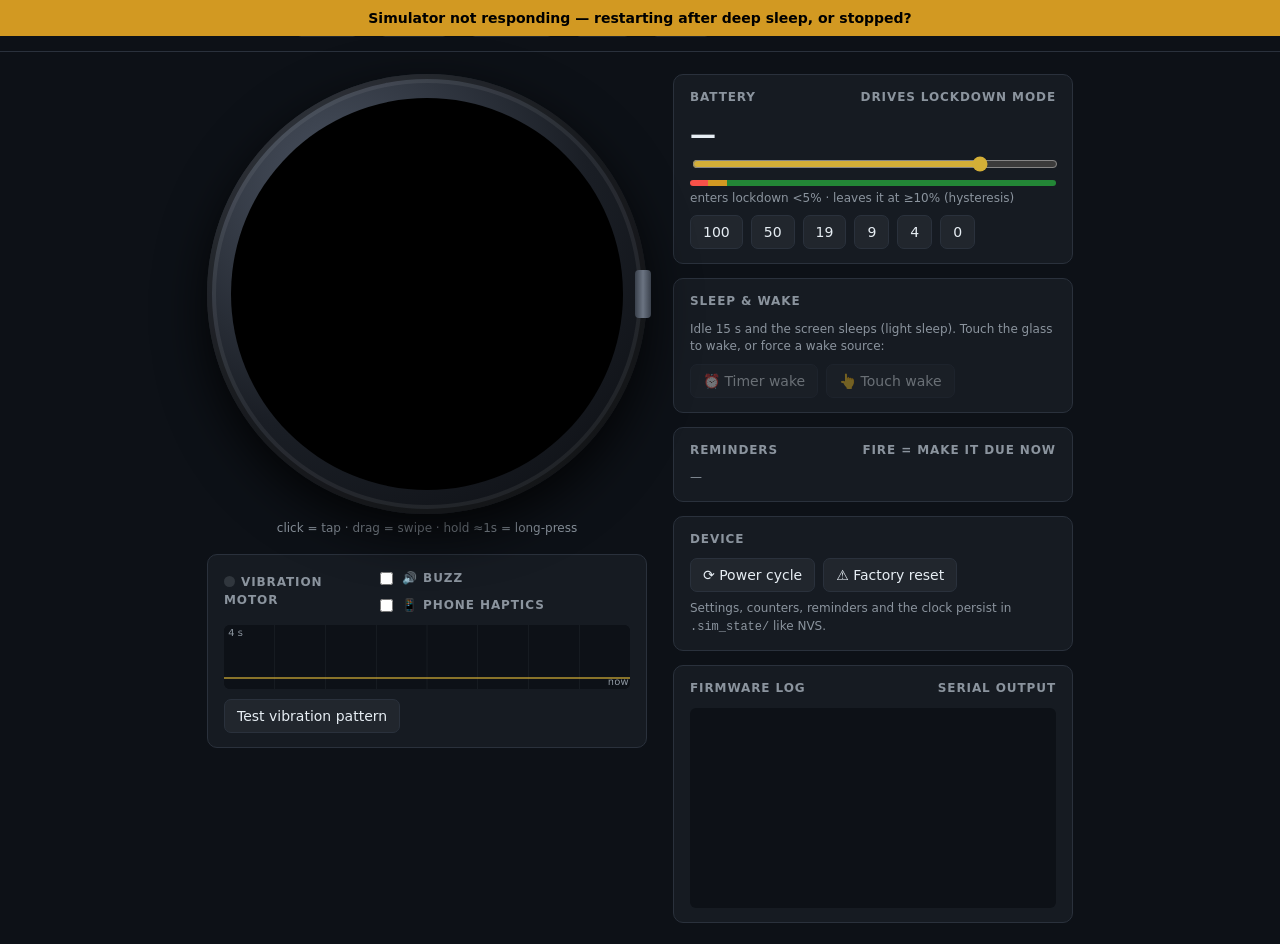
==== sim/web/index.html @ c4949536 "Add desktop simulator + README screenshots Run the real UI on a computer without flashing: `./sim/ru" ====
<!doctype html>
<html lang="en">
<head>
<meta charset="utf-8">
<meta name="viewport" content="width=device-width, initial-scale=1">
<title>Tasbeeh Watch Simulator</title>
<style>
  :root { --bg:#0d1117; --card:#161b22; --line:#2a313c; --txt:#e6edf3; --dim:#8b949e; --gold:#d4af37; --ok:#3fb950; --warn:#d29922; --bad:#f85149; }
  * { box-sizing: border-box; }
  body { margin:0; background:var(--bg); color:var(--txt); font:14px/1.45 system-ui,-apple-system,Segoe UI,sans-serif; }
  header { display:flex; align-items:center; gap:14px; padding:14px 22px; border-bottom:1px solid var(--line); flex-wrap:wrap; }
  header h1 { font-size:16px; margin:0; font-weight:600; letter-spacing:.3px; }
  header h1 span { color:var(--gold); }
  .chip { padding:3px 10px; border-radius:99px; background:#21262d; color:var(--dim); font-size:12px; white-space:nowrap; }
  .chip b { color:var(--txt); font-weight:600; }
  .chip.awake b { color:var(--ok); } .chip.light b { color:var(--warn); } .chip.deep b { color:var(--bad); }
  main { display:flex; gap:26px; padding:22px; flex-wrap:wrap; justify-content:center; align-items:flex-start; }
  #stage { width:440px; }
  #watchWrap { position:relative; width:440px; height:440px; }
  .ring { position:absolute; inset:0; border-radius:50%; border:3px solid var(--gold); opacity:0; pointer-events:none; }
  .ring.go { animation: pulse .6s ease-out; }
  @keyframes pulse { from { opacity:.85; transform:scale(.86);} to { opacity:0; transform:scale(1.22);} }
  #watch { position:absolute; inset:0; border-radius:50%; will-change:transform;
           background:radial-gradient(circle at 30% 25%, #4a5260, #1a1e25 55%, #0a0c10);
           box-shadow:0 18px 50px #000c, inset 0 0 0 5px #0006, inset 0 0 0 9px #ffffff10; }
  #glass { position:absolute; left:30px; top:30px; width:380px; height:380px; border-radius:50%; overflow:hidden; background:#000;
           box-shadow:0 0 0 6px #000; touch-action:none; cursor:pointer; }
  #screen { width:100%; height:100%; image-rendering:auto; display:block; }
  #dim { position:absolute; inset:0; background:#000; pointer-events:none; transition:opacity .12s; }
  #sleepTag { position:absolute; inset:0; display:flex; align-items:center; justify-content:center; font-size:15px; color:#ffffff44; pointer-events:none; text-align:center; }
  #crown { position:absolute; right:-4px; top:196px; width:16px; height:48px; border-radius:4px; background:linear-gradient(90deg,#3a414c,#6b7482,#3a414c); }
  #hint { text-align:center; color:var(--dim); font-size:12px; margin-top:6px; }
  #motorCard { margin-top:16px; }
  .card { background:var(--card); border:1px solid var(--line); border-radius:10px; padding:14px 16px; }
  .card h2 { margin:0 0 10px; font-size:12px; text-transform:uppercase; letter-spacing:.9px; color:var(--dim); font-weight:600; display:flex; justify-content:space-between; align-items:center; }
  #led { width:11px; height:11px; border-radius:50%; background:#30363d; display:inline-block; margin-right:6px; vertical-align:-1px; }
  #led.on { background:var(--gold); box-shadow:0 0 10px var(--gold); }
  #trace { width:100%; height:64px; display:block; background:#0d1117; border-radius:6px; }
  #panel { width:400px; display:flex; flex-direction:column; gap:14px; }
  .row { display:flex; gap:8px; flex-wrap:wrap; align-items:center; }
  button { background:#21262d; color:var(--txt); border:1px solid var(--line); border-radius:7px; padding:6px 12px; font:inherit; cursor:pointer; }
  button:hover:not(:disabled) { border-color:#8b949e; background:#292f38; }
  button:disabled { opacity:.4; cursor:default; }
  button.danger:hover:not(:disabled) { border-color:var(--bad); }
  input[type=range] { width:100%; accent-color:var(--gold); }
  .zones { display:flex; height:6px; border-radius:3px; overflow:hidden; margin:2px 0 4px; }
  .zones i { display:block; height:100%; }
  .big { font-size:26px; font-weight:600; font-variant-numeric:tabular-nums; }
  .sub { color:var(--dim); font-size:12px; }
  .rem { display:flex; justify-content:space-between; align-items:center; gap:8px; padding:5px 0; border-top:1px solid var(--line); }
  .rem:first-of-type { border-top:none; }
  .rem .l { direction:rtl; font-size:15px; } .rem .t { color:var(--dim); font-variant-numeric:tabular-nums; }
  #log { height:200px; overflow:auto; font:11.5px/1.5 ui-monospace,SFMono-Regular,Menlo,monospace; background:#0d1117; border-radius:6px; padding:8px; white-space:pre-wrap; word-break:break-all; }
  #log .m { color:var(--gold); } #log .s { color:#79c0ff; } #log .b { color:#a5d6a7; } #log .e { color:var(--bad); }
  #banner { display:none; position:fixed; left:0; right:0; top:0; padding:8px; text-align:center; background:var(--warn); color:#000; font-weight:600; z-index:9; }
  label.tg { display:flex; gap:6px; align-items:center; color:var(--dim); font-size:12px; cursor:pointer; }
</style>
</head>
<body>
<div id="banner">Simulator not responding — restarting after deep sleep, or stopped?</div>
<header>
  <h1><span>◐</span> Tasbeeh Watch Simulator</h1>
  <span class="chip" id="cMode">mode <b>—</b></span>
  <span class="chip" id="cScreen">screen <b>—</b></span>
  <span class="chip" id="cBl">backlight <b>—</b></span>
  <span class="chip" id="cBoot">boot <b>—</b></span>
  <span class="chip" id="cTime">clock <b>—</b></span>
</header>
<main>
  <section id="stage">
    <div id="watchWrap">
      <div class="ring" id="r1"></div><div class="ring" id="r2"></div>
      <div id="watch">
        <div id="crown"></div>
        <div id="glass">
          <canvas id="screen" width="240" height="240"></canvas>
          <div id="dim"></div>
          <div id="sleepTag"></div>
        </div>
      </div>
    </div>
    <div id="hint">click = tap · drag = swipe · hold ≈1s = long-press</div>

    <div class="card" id="motorCard">
      <h2><span><span id="led"></span>Vibration motor <span id="motorPin" class="sub"></span></span>
        <span class="row">
          <label class="tg"><input type="checkbox" id="snd"> 🔊 buzz</label>
          <label class="tg"><input type="checkbox" id="hap"> 📱 phone haptics</label>
        </span></h2>
      <canvas id="trace" width="800" height="128"></canvas>
      <div class="row" style="margin-top:10px">
        <button id="bBuzz">Test vibration pattern</button>
        <span class="sub" id="vibNote"></span>
      </div>
    </div>
  </section>

  <section id="panel">
    <div class="card">
      <h2>Battery <span class="sub">drives lockdown mode</span></h2>
      <div class="row" style="justify-content:space-between"><span class="big" id="batVal">—</span><span class="sub" id="batZone"></span></div>
      <input type="range" id="bat" min="0" max="100" value="80">
      <div class="zones"><i style="width:5%;background:var(--bad)"></i><i style="width:5%;background:var(--warn)"></i><i style="width:90%;background:#238636"></i></div>
      <div class="sub">enters lockdown &lt;5% · leaves it at ≥10% (hysteresis)</div>
      <div class="row" style="margin-top:8px">
        <button data-bat="100">100</button><button data-bat="50">50</button><button data-bat="19">19</button>
        <button data-bat="9">9</button><button data-bat="4">4</button><button data-bat="0">0</button>
      </div>
    </div>

    <div class="card">
      <h2>Sleep &amp; wake</h2>
      <div class="sub" style="margin-bottom:8px">Idle 15 s and the screen sleeps (light sleep). Touch the glass to wake, or force a wake source:</div>
      <div class="row">
        <button id="bTimer" disabled>⏰ Timer wake</button>
        <button id="bTouch" disabled>👆 Touch wake</button>
      </div>
    </div>

    <div class="card">
      <h2>Reminders <span class="sub">fire = make it due now</span></h2>
      <div id="rems" class="sub">—</div>
    </div>

    <div class="card">
      <h2>Device</h2>
      <div class="row">
        <button id="bReboot" class="danger">⟳ Power cycle</button>
        <button id="bFactory" class="danger">⚠ Factory reset</button>
      </div>
      <div class="sub" style="margin-top:8px">Settings, counters, reminders and the clock persist in <code>.sim_state/</code> like NVS.</div>
    </div>

    <div class="card">
      <h2>Firmware log <span class="sub">Serial output</span></h2>
      <div id="log"></div>
    </div>
  </section>
</main>

<script>
const $ = id => document.getElementById(id);
const ctx = $('screen').getContext('2d');
const img = ctx.createImageData(240, 240);
let frame = 0, boot = -1, edgeSeq = 0, logSeq = 0, S = null, tState = 0, remsKey = '';
const edges = [];          // [seq, simMs, level]
let motor = 0, connected = true, primed = false;   // primed: don't replay stored motor edges as new buzzes on page load

// ── frame stream ────────────────────────────────────────
function draw(buf) {
  const v = new Uint16Array(buf), d = img.data;
  for (let i = 0; i < 57600; i++) {
    const p = v[i], r = (p >> 11) & 31, g = (p >> 5) & 63, b = p & 31;
    d[i*4] = (r << 3) | (r >> 2); d[i*4+1] = (g << 2) | (g >> 4); d[i*4+2] = (b << 3) | (b >> 2); d[i*4+3] = 255;
  }
  ctx.putImageData(img, 0, 0);
}
(async function frameLoop() {
  for (;;) {
    try {
      const r = await fetch('/frame?since=' + frame);
      if (r.status === 200) { frame = +r.headers.get('X-Frame'); draw(await r.arrayBuffer()); }
    } catch (e) { await new Promise(r => setTimeout(r, 300)); }
    await new Promise(r => setTimeout(r, 22));
  }
})();

// ── state stream ────────────────────────────────────────
function brightness(s) {
  if (s.slpin || s.dispoff || s.bl <= 0) return 0;
  return Math.min(1, 0.5 + 0.5 * Math.sqrt(s.bl / 70));   // normal duty (70) = full; lockdown (8) visibly dimmer
}
function classifyLog(l) { return l.startsWith('[MOTOR') ? 'm' : l.startsWith('[SIM') ? 's' : /^\[(BATT|LOCKDOWN|BOOT|WAKE)/.test(l) ? 'b' : /fail|error|FATAL/i.test(l) ? 'e' : ''; }
async function poll() {
  try {
    const r = await fetch(`/state?edges=${edgeSeq}&log=${logSeq}`);
    S = await r.json(); tState = performance.now();
    if (!connected) { connected = true; $('banner').style.display = 'none'; }
    if (S.boot !== boot) { boot = S.boot; primed = false; frame = 0; edgeSeq = 0; logSeq = 0; edges.length = 0; S = await (await fetch('/state?edges=0&log=0')).json(); }
    render(S);
  } catch (e) { if (connected) { connected = false; setTimeout(() => { if (!connected) $('banner').style.display = 'block'; }, 900); } }
  setTimeout(poll, 40);
}
function render(s) {
  const mode = s.mode;
  $('cMode').className = 'chip ' + mode; $('cMode').innerHTML = 'mode <b>' + ({awake:'awake', light:'light sleep', deep:'DEEP SLEEP'}[mode]) + '</b>';
  $('cScreen').innerHTML = 'screen <b>' + s.screen + '</b>';
  $('cBl').innerHTML = 'backlight <b>' + Math.round(s.bl / 2.55) + '%</b>';
  $('cBoot').innerHTML = 'boot <b>#' + s.boot + (s.fromDeep ? ' (deep-sleep wake)' : '') + '</b>';
  $('cTime').innerHTML = 'clock <b>' + s.time + '</b>';
  const b = brightness(s);
  $('dim').style.opacity = 1 - b;
  $('sleepTag').textContent = mode === 'deep' ? '💤 deep sleep — touch to reboot' : (b === 0 ? '💤 screen off — touch to wake' : '');
  $('bTimer').disabled = $('bTouch').disabled = mode === 'awake';
  $('bat').value = s.battery; $('batVal').textContent = s.battery + '%';
  $('batZone').textContent = s.battery < 5 ? '🔒 lockdown' : s.battery < 10 ? 'lockdown (until ≥10%)' : s.battery < 20 ? 'low' : 'normal';
  $('motorPin').textContent = s.motor.pin >= 0 ? '(GPIO' + s.motor.pin + ')' : '(no motor configured — set VIBRATOR_ENABLED)';
  $('vibNote').textContent = s.vibEnabled ? '' : '"Vibration" switch is OFF in Notifications — pattern is suppressed';
  // reminders
  const key = JSON.stringify(s.reminders);
  if (key !== remsKey) {
    remsKey = key;
    $('rems').innerHTML = s.reminders.map(r => `<div class="rem"><span class="l">${r.label}</span><span class="t">${String(r.h).padStart(2,'0')}:${String(r.m).padStart(2,'0')} ${r.on ? '● on' : '○ off'}</span><button data-fire="${r.i}">Fire</button></div>`).join('');
  }
  // motor edges
  for (const e of s.edges) { edges.push(e); edgeSeq = Math.max(edgeSeq, e[0]); if (primed) onMotor(e[2]); }
  primed = true;
  while (edges.length > 40) edges.shift();
  // log
  if (s.log.lines.length) {
    const el = $('log'), stick = el.scrollTop + el.clientHeight >= el.scrollHeight - 8;
    for (const l of s.log.lines) { const d = document.createElement('div'); d.className = classifyLog(l); d.textContent = l; el.appendChild(d); }
    while (el.children.length > 500) el.removeChild(el.firstChild);
    if (stick) el.scrollTop = el.scrollHeight;
  }
  logSeq = s.log.seq;
  motor = s.motor.level;
}
poll();

// ── touch ───────────────────────────────────────────────
const glass = $('glass'); let down = false, lastSend = 0;
function pos(ev) { const r = glass.getBoundingClientRect(); return [Math.max(0, Math.min(239, Math.round((ev.clientX - r.left) * 240 / r.width))), Math.max(0, Math.min(239, Math.round((ev.clientY - r.top) * 240 / r.height)))]; }
function sendTouch(ev, d) { const [x, y] = pos(ev); fetch(`/touch?x=${x}&y=${y}&d=${d}`).catch(() => {}); }
glass.addEventListener('pointerdown', ev => { down = true; glass.setPointerCapture(ev.pointerId); sendTouch(ev, 1); ev.preventDefault(); });
glass.addEventListener('pointermove', ev => { if (!down) return; const n = performance.now(); if (n - lastSend < 16) return; lastSend = n; sendTouch(ev, 1); });
const up = ev => { if (!down) return; down = false; sendTouch(ev, 0); };
glass.addEventListener('pointerup', up); glass.addEventListener('pointercancel', up);

// ── controls ────────────────────────────────────────────
const ctl = q => fetch('/ctl?' + q).catch(() => {});
$('bat').addEventListener('input', e => ctl('battery=' + e.target.value));
document.querySelectorAll('[data-bat]').forEach(b => b.onclick = () => ctl('battery=' + b.dataset.bat));
$('bTimer').onclick = () => ctl('wake=timer'); $('bTouch').onclick = () => ctl('wake=touch');
$('bBuzz').onclick = () => ctl('buzz=1');
$('bReboot').onclick = () => ctl('reboot=1');
$('bFactory').onclick = () => confirm('Erase saved settings, counters and reminders?') && ctl('factory=1');
$('rems').addEventListener('click', e => { if (e.target.dataset.fire !== undefined) ctl('fire=' + e.target.dataset.fire); });

// ── haptics: shake + rings + trace + sound + phone vibration ──
let ac = null, osc = null, gain = null;
function onMotor(level) {
  $('led').classList.toggle('on', !!level);
  if (level) {
    const r = $(Math.random() < .5 ? 'r1' : 'r2'); r.classList.remove('go'); void r.offsetWidth; r.classList.add('go');
    if ($('hap').checked && navigator.vibrate) navigator.vibrate(110);
  }
  if ($('snd').checked) {
    if (!ac) { ac = new AudioContext(); gain = ac.createGain(); gain.gain.value = 0; osc = ac.createOscillator(); osc.type = 'sawtooth'; osc.frequency.value = 82; osc.connect(gain).connect(ac.destination); osc.start(); }
    gain.gain.setTargetAtTime(level ? 0.12 : 0, ac.currentTime, 0.008);
  }
}
$('snd').addEventListener('change', () => { if ($('snd').checked && ac) ac.resume(); });
const watch = $('watch');
const tr = $('trace'), tc = tr.getContext('2d');
function simNow() { return S ? S.t + (performance.now() - tState) : 0; }
(function anim() {
  if (motor) { watch.style.transform = `translate(${(Math.random()-.5)*7}px,${(Math.random()-.5)*7}px) rotate(${(Math.random()-.5)*1.4}deg)`; }
  else watch.style.transform = '';
  // motor pin trace — like a logic-analyser capture of the last 4 s
  const W = tr.width, H = tr.height, span = 4000, now = simNow();
  tc.fillStyle = '#0d1117'; tc.fillRect(0, 0, W, H);
  tc.strokeStyle = '#21262d'; tc.lineWidth = 1;
  for (let i = 1; i < 8; i++) { const x = W - (i * 500 / span) * W; tc.beginPath(); tc.moveTo(x, 0); tc.lineTo(x, H); tc.stroke(); }
  const X = t => W - ((now - t) / span) * W, hi = 22, lo = H - 22;
  let level = 0, t0 = now - span;
  const list = edges.filter(e => e[1] >= now - span * 1.5);
  const pre = edges.filter(e => e[1] < now - span).pop(); if (pre) level = pre[2];
  tc.beginPath(); tc.lineWidth = 2.5; tc.strokeStyle = '#d4af37';
  let x = 0, y = level ? hi : lo; tc.moveTo(x, y);
  for (const e of list) { if (e[1] < now - span) continue; x = X(e[1]); tc.lineTo(x, y); y = e[2] ? hi : lo; tc.lineTo(x, y); }
  tc.lineTo(W, motor ? hi : lo); tc.stroke();
  if (motor) { tc.fillStyle = '#d4af3722'; tc.fillRect(0, 0, W, H); }
  tc.fillStyle = '#8b949e'; tc.font = '20px system-ui'; tc.fillText('4 s', 8, 22); tc.fillText('now', W - 44, H - 8);
  requestAnimationFrame(anim);
})();
</script>
</body>
</html>
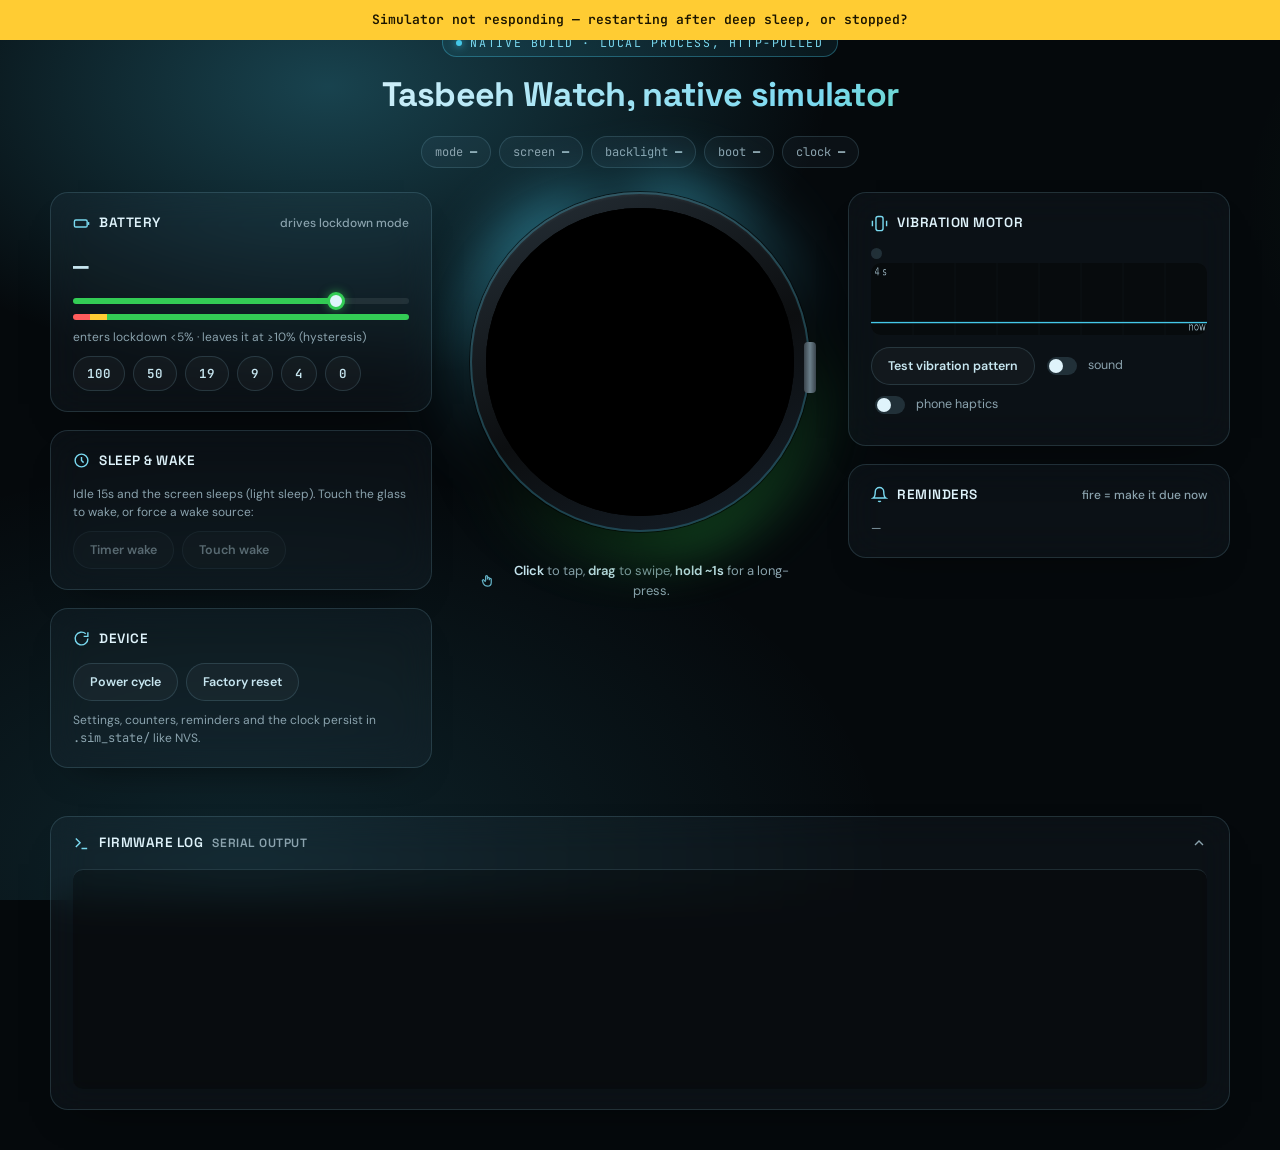
==== commit d9214040: "Fix layout centering, add sleep/touch affordances, restyle native sim Browser build (docs/): - Fixed" ====
--- a/sim/web/index.html
+++ b/sim/web/index.html
@@ -3,72 +3,260 @@
 <head>
 <meta charset="utf-8">
 <meta name="viewport" content="width=device-width, initial-scale=1">
-<title>Tasbeeh Watch Simulator</title>
+<title>Tasbeeh Watch — Native Simulator</title>
+<link rel="preconnect" href="https://fonts.googleapis.com">
+<link rel="preconnect" href="https://fonts.gstatic.com" crossorigin>
+<link href="https://fonts.googleapis.com/css2?family=DM+Sans:wght@400;500;600;700&family=Space+Grotesk:wght@500;600;700&family=JetBrains+Mono:wght@400;500;600&display=swap" rel="stylesheet">
 <style>
-  :root { --bg:#0d1117; --card:#161b22; --line:#2a313c; --txt:#e6edf3; --dim:#8b949e; --gold:#d4af37; --ok:#3fb950; --warn:#d29922; --bad:#f85149; }
-  * { box-sizing: border-box; }
-  body { margin:0; background:var(--bg); color:var(--txt); font:14px/1.45 system-ui,-apple-system,Segoe UI,sans-serif; }
-  header { display:flex; align-items:center; gap:14px; padding:14px 22px; border-bottom:1px solid var(--line); flex-wrap:wrap; }
-  header h1 { font-size:16px; margin:0; font-weight:600; letter-spacing:.3px; }
-  header h1 span { color:var(--gold); }
-  .chip { padding:3px 10px; border-radius:99px; background:#21262d; color:var(--dim); font-size:12px; white-space:nowrap; }
-  .chip b { color:var(--txt); font-weight:600; }
-  .chip.awake b { color:var(--ok); } .chip.light b { color:var(--warn); } .chip.deep b { color:var(--bad); }
-  main { display:flex; gap:26px; padding:22px; flex-wrap:wrap; justify-content:center; align-items:flex-start; }
-  #stage { width:440px; }
-  #watchWrap { position:relative; width:440px; height:440px; }
-  .ring { position:absolute; inset:0; border-radius:50%; border:3px solid var(--gold); opacity:0; pointer-events:none; }
-  .ring.go { animation: pulse .6s ease-out; }
-  @keyframes pulse { from { opacity:.85; transform:scale(.86);} to { opacity:0; transform:scale(1.22);} }
-  #watch { position:absolute; inset:0; border-radius:50%; will-change:transform;
-           background:radial-gradient(circle at 30% 25%, #4a5260, #1a1e25 55%, #0a0c10);
-           box-shadow:0 18px 50px #000c, inset 0 0 0 5px #0006, inset 0 0 0 9px #ffffff10; }
-  #glass { position:absolute; left:30px; top:30px; width:380px; height:380px; border-radius:50%; overflow:hidden; background:#000;
-           box-shadow:0 0 0 6px #000; touch-action:none; cursor:pointer; }
-  #screen { width:100%; height:100%; image-rendering:auto; display:block; }
-  #dim { position:absolute; inset:0; background:#000; pointer-events:none; transition:opacity .12s; }
-  #sleepTag { position:absolute; inset:0; display:flex; align-items:center; justify-content:center; font-size:15px; color:#ffffff44; pointer-events:none; text-align:center; }
-  #crown { position:absolute; right:-4px; top:196px; width:16px; height:48px; border-radius:4px; background:linear-gradient(90deg,#3a414c,#6b7482,#3a414c); }
-  #hint { text-align:center; color:var(--dim); font-size:12px; margin-top:6px; }
-  #motorCard { margin-top:16px; }
-  .card { background:var(--card); border:1px solid var(--line); border-radius:10px; padding:14px 16px; }
-  .card h2 { margin:0 0 10px; font-size:12px; text-transform:uppercase; letter-spacing:.9px; color:var(--dim); font-weight:600; display:flex; justify-content:space-between; align-items:center; }
-  #led { width:11px; height:11px; border-radius:50%; background:#30363d; display:inline-block; margin-right:6px; vertical-align:-1px; }
-  #led.on { background:var(--gold); box-shadow:0 0 10px var(--gold); }
-  #trace { width:100%; height:64px; display:block; background:#0d1117; border-radius:6px; }
-  #panel { width:400px; display:flex; flex-direction:column; gap:14px; }
-  .row { display:flex; gap:8px; flex-wrap:wrap; align-items:center; }
-  button { background:#21262d; color:var(--txt); border:1px solid var(--line); border-radius:7px; padding:6px 12px; font:inherit; cursor:pointer; }
-  button:hover:not(:disabled) { border-color:#8b949e; background:#292f38; }
-  button:disabled { opacity:.4; cursor:default; }
-  button.danger:hover:not(:disabled) { border-color:var(--bad); }
-  input[type=range] { width:100%; accent-color:var(--gold); }
-  .zones { display:flex; height:6px; border-radius:3px; overflow:hidden; margin:2px 0 4px; }
-  .zones i { display:block; height:100%; }
-  .big { font-size:26px; font-weight:600; font-variant-numeric:tabular-nums; }
-  .sub { color:var(--dim); font-size:12px; }
-  .rem { display:flex; justify-content:space-between; align-items:center; gap:8px; padding:5px 0; border-top:1px solid var(--line); }
-  .rem:first-of-type { border-top:none; }
-  .rem .l { direction:rtl; font-size:15px; } .rem .t { color:var(--dim); font-variant-numeric:tabular-nums; }
-  #log { height:200px; overflow:auto; font:11.5px/1.5 ui-monospace,SFMono-Regular,Menlo,monospace; background:#0d1117; border-radius:6px; padding:8px; white-space:pre-wrap; word-break:break-all; }
-  #log .m { color:var(--gold); } #log .s { color:#79c0ff; } #log .b { color:#a5d6a7; } #log .e { color:var(--bad); }
-  #banner { display:none; position:fixed; left:0; right:0; top:0; padding:8px; text-align:center; background:var(--warn); color:#000; font-weight:600; z-index:9; }
-  label.tg { display:flex; gap:6px; align-items:center; color:var(--dim); font-size:12px; cursor:pointer; }
+/* Same design system as docs/style.css (dark glassmorphism, Space
+   Grotesk/DM Sans/JetBrains Mono) but with a cool cyan chrome accent
+   instead of the browser build's warm gold — the two pages should never
+   be mistakable for each other. State colors (yellow=light sleep,
+   red=deep sleep/danger, teal=on/success) stay the same in both: those
+   are semantic, not brand, and should mean the same thing everywhere. */
+:root {
+  --bg-0: #05090c;
+  --glass: rgba(150, 210, 235, 0.045);
+  --glass-strong: rgba(150, 210, 235, 0.09);
+  --glass-border: rgba(150, 210, 235, 0.16);
+  --ink: #dff3fb;
+  --ink-dim: #8ba3ae;
+  --cream: #c7e6f0;
+  --accent: #45c8e8;
+  --accent-soft: #7ad9f0;
+  --teal: #33cc55;
+  --yellow: #ffcc33;
+  --red: #ff5c5c;
+  --heading: "Space Grotesk", var(--sans);
+  --sans: "DM Sans", -apple-system, "Segoe UI", sans-serif;
+  --mono: "JetBrains Mono", ui-monospace, "SF Mono", Consolas, monospace;
+  --radius: 18px;
+}
+* { box-sizing: border-box; }
+html { background: var(--bg-0); }
+body {
+  margin: 0; min-height: 100vh; color: var(--cream); font-family: var(--sans); line-height: 1.5;
+  -webkit-font-smoothing: antialiased; overflow-x: hidden;
+  background-color: var(--bg-0);
+  background-image:
+    radial-gradient(36% 30% at 16% 6%, rgba(69, 200, 232, 0.30), transparent 68%),
+    radial-gradient(40% 36% at 88% 14%, rgba(51, 204, 85, 0.20), transparent 68%),
+    radial-gradient(45% 40% at 12% 60%, rgba(69, 200, 232, 0.14), transparent 70%),
+    radial-gradient(55% 48% at 55% 98%, rgba(69, 200, 232, 0.16), transparent 70%);
+  background-size: 160% 160%; background-attachment: fixed; background-position: 0% 0%;
+}
+@media (prefers-reduced-motion: no-preference) { body { animation: drift 30s ease-in-out infinite alternate; } }
+@keyframes drift { from { background-position: 0% 0%; } to { background-position: 18% 12%; } }
+a { color: var(--accent-soft); }
+:focus-visible { outline: 2px solid var(--accent-soft); outline-offset: 3px; border-radius: 4px; }
+code { font-family: var(--mono); }
+
+.wrap { max-width: 1220px; margin: 0 auto; padding: 0 20px; }
+
+#banner {
+  display: none; position: fixed; left: 0; right: 0; top: 0; z-index: 20;
+  padding: 10px; text-align: center; font-family: var(--mono); font-size: 13px; font-weight: 600;
+  background: var(--yellow); color: #1a1400;
+}
+
+/* ── header (a compact status bar, not a marketing hero -- this is a
+   dev tool) ─────────────────────────────────────────────────────── */
+header.top { text-align: center; padding: 28px 20px 16px; }
+header.top .eyebrow {
+  display: inline-flex; align-items: center; gap: 8px;
+  font-family: var(--mono); font-size: 11.5px; letter-spacing: .14em; text-transform: uppercase;
+  color: var(--accent-soft); margin: 0 0 12px; padding: 5px 13px;
+  border: 1px solid rgba(69, 200, 232, .35); border-radius: 999px; background: rgba(69, 200, 232, .08);
+}
+header.top .eyebrow .dot { width: 6px; height: 6px; border-radius: 50%; background: var(--accent); box-shadow: 0 0 8px var(--accent); }
+@media (prefers-reduced-motion: no-preference) { header.top .eyebrow .dot { animation: pulse-dot 2s ease-in-out infinite; } }
+@keyframes pulse-dot { 0%, 100% { opacity: 1; } 50% { opacity: .35; } }
+header.top h1 {
+  font-family: var(--heading); font-weight: 700; font-size: clamp(24px, 4.5vw, 34px); letter-spacing: -.02em;
+  margin: 0 0 16px;
+  background: linear-gradient(135deg, var(--ink) 20%, var(--accent-soft) 65%, var(--teal) 100%);
+  -webkit-background-clip: text; background-clip: text; color: transparent;
+}
+.status-row { display: flex; gap: 8px; justify-content: center; flex-wrap: wrap; font-family: var(--mono); font-size: 12px; }
+.chip { padding: 6px 13px; border-radius: 999px; background: var(--glass); border: 1px solid var(--glass-border); color: var(--ink-dim); white-space: nowrap; }
+.chip b { color: var(--cream); font-weight: 600; }
+.chip.light b { color: var(--yellow); } .chip.deep b { color: var(--red); }
+
+/* ── stage: watch centered, panels flanking (same pattern as the
+   browser build) -- equal-width panels, on purpose: unequal tracks
+   either break true centering or the two never line up with anything
+   else on the page. Learned that the hard way once already. ────── */
+main.stage {
+  display: grid; gap: 20px; padding: 8px 20px 48px;
+  grid-template-columns: 1fr; grid-template-areas: "watch" "left" "right";
+}
+@media (min-width: 700px) {
+  main.stage { grid-template-columns: 1fr 1fr; gap: 20px 24px; grid-template-areas: "watch watch" "left right"; }
+}
+@media (min-width: 1160px) {
+  main.stage {
+    grid-template-columns: minmax(340px, 1fr) minmax(320px, 360px) minmax(340px, 1fr);
+    align-items: start; gap: 28px; grid-template-areas: "left watch right";
+  }
+}
+.watch-col { grid-area: watch; display: flex; flex-direction: column; align-items: center; gap: 16px; }
+.panel-left { grid-area: left; } .panel-right { grid-area: right; }
+.panel { display: flex; flex-direction: column; gap: 18px; min-width: 0; width: 100%; }
+
+.watch-orbit { position: relative; width: 280px; height: 280px; display: flex; align-items: center; justify-content: center; margin: 0 auto; }
+@media (min-width: 480px) { .watch-orbit { width: 340px; height: 340px; } }
+.watch-orbit::before {
+  content: ""; position: absolute; inset: -6%; border-radius: 50%;
+  background: conic-gradient(from 0deg, var(--accent) 0%, transparent 22%, var(--teal) 45%, transparent 65%, var(--accent) 90%, transparent 100%);
+  filter: blur(28px); opacity: .55;
+}
+@media (prefers-reduced-motion: no-preference) { .watch-orbit::before { animation: spin 14s linear infinite; } }
+@keyframes spin { to { transform: rotate(360deg); } }
+
+.ring { position: absolute; inset: 8%; border-radius: 50%; border: 2px solid var(--accent-soft); box-shadow: 0 0 16px rgba(122, 217, 240, .5); opacity: 0; pointer-events: none; z-index: 2; }
+@media (prefers-reduced-motion: no-preference) { .ring.go { animation: pulse .7s cubic-bezier(.2,.7,.3,1); } }
+@keyframes pulse { from { opacity: .85; transform: scale(.9); } to { opacity: 0; transform: scale(1.5); } }
+
+#watch {
+  position: absolute; inset: 0; border-radius: 50%; will-change: transform;
+  background: linear-gradient(155deg, #263038, #0c0e10 55%, #16202a); padding: 16px;
+  box-shadow: 0 0 0 1px rgba(0,0,0,.6), 0 25px 60px -18px rgba(0,0,0,.8),
+              inset 0 0 0 2px rgba(69,200,232,.25), inset 0 2px 4px rgba(255,255,255,.08);
+}
+#crown { position: absolute; right: -6px; top: 44%; width: 12px; height: 15%; border-radius: 4px; background: linear-gradient(90deg,#3a444c,#6b7f8a,#3a444c); }
+#glass {
+  position: relative; width: 100%; height: 100%; border-radius: 50%; overflow: hidden; background: #000;
+  box-shadow: inset 0 0 0 3px #050505; touch-action: none; cursor: pointer;
+}
+#screen { width: 100%; height: 100%; display: block; }
+#dim { position: absolute; inset: 0; background: #000; pointer-events: none; transition: opacity .12s; }
+#sleepTag {
+  position: absolute; inset: 0; display: flex; flex-direction: column; align-items: center; justify-content: center; gap: 8px;
+  text-align: center; pointer-events: none; font-family: var(--mono); font-size: 11px; letter-spacing: .04em; text-transform: uppercase;
+  color: var(--yellow); opacity: 0; transition: opacity .3s, color .3s;
+}
+#sleepTag.on { opacity: 1; }
+#sleepTag.deep { color: var(--red); }
+#sleepTag .cta { font-family: var(--sans); font-weight: 600; font-size: 12.5px; text-transform: none; letter-spacing: normal; }
+@media (prefers-reduced-motion: no-preference) { #sleepTag .cta { animation: tap-invite 1.8s ease-in-out infinite; } }
+@keyframes tap-invite { 0%, 100% { opacity: .55; } 50% { opacity: 1; } }
+
+.watch-hint { font-size: 13px; color: var(--ink-dim); text-align: center; max-width: 320px; display: flex; align-items: center; gap: 7px; justify-content: center; }
+.watch-hint svg { width: 15px; height: 15px; flex-shrink: 0; color: var(--accent-soft); opacity: .8; }
+.watch-hint b { color: var(--cream); font-weight: 600; }
+
+/* ── cards ─────────────────────────────────────────────────────── */
+.card {
+  background: var(--glass); border: 1px solid var(--glass-border); border-radius: var(--radius);
+  padding: 20px 22px; backdrop-filter: blur(18px); -webkit-backdrop-filter: blur(18px);
+  box-shadow: 0 20px 40px -28px rgba(0,0,0,.7); transition: border-color .2s;
+}
+.card:hover { border-color: rgba(150, 210, 235, .26); }
+.card h2 {
+  margin: 0 0 14px; display: flex; align-items: center; gap: 9px; flex-wrap: wrap;
+  font-family: var(--heading); font-size: 13.5px; letter-spacing: .04em; text-transform: uppercase;
+  color: var(--ink); font-weight: 600;
+}
+.card h2 svg { width: 17px; height: 17px; color: var(--accent-soft); flex-shrink: 0; }
+.card h2 .sub { margin-left: auto; text-transform: none; letter-spacing: normal; font-family: var(--sans); font-weight: 500; font-size: 12px; }
+.sub { color: var(--ink-dim); font-size: 12px; }
+
+.row { display: flex; gap: 8px; flex-wrap: wrap; align-items: center; }
+.big { font-family: var(--mono); font-size: 26px; font-weight: 600; font-variant-numeric: tabular-nums; color: var(--cream); }
+
+button {
+  font-family: var(--sans); font-weight: 600; font-size: 12.5px; padding: 10px 16px; min-height: 38px; border-radius: 999px;
+  border: 1px solid var(--glass-border); background: rgba(255,255,255,.03); color: var(--cream);
+  cursor: pointer; transition: border-color .15s, background .15s, transform .15s;
+}
+button:hover:not(:disabled) { border-color: var(--accent); background: rgba(69,200,232,.1); transform: translateY(-1px); }
+button:disabled { opacity: .4; cursor: default; transform: none; }
+button.danger:hover:not(:disabled) { border-color: var(--red); background: rgba(255,92,92,.1); color: #ffb3b3; }
+.presets button { padding: 8px 13px; min-height: 32px; font-family: var(--mono); }
+
+input[type=range] {
+  width: 100%; height: 6px; border-radius: 999px; appearance: none;
+  background: linear-gradient(90deg, var(--teal) 0%, var(--teal) var(--pct, 80%), rgba(255,255,255,.08) var(--pct, 80%));
+  outline-offset: 4px; margin: 10px 0 8px;
+}
+input[type=range]::-webkit-slider-thumb {
+  appearance: none; width: 18px; height: 18px; border-radius: 50%; background: var(--ink);
+  border: 3px solid var(--teal); box-shadow: 0 0 10px rgba(51,204,85,.6); cursor: pointer;
+}
+input[type=range]::-moz-range-thumb { width: 18px; height: 18px; border-radius: 50%; border: 3px solid var(--teal); background: var(--ink); box-shadow: 0 0 10px rgba(51,204,85,.6); cursor: pointer; }
+.zones { display: flex; height: 6px; border-radius: 3px; overflow: hidden; margin: 2px 0 8px; }
+.zones i { display: block; height: 100%; }
+
+/* Toggle switches for sound/haptics -- checkboxes under the hood */
+label.tg { display: inline-flex; align-items: center; gap: 8px; color: var(--ink-dim); font-size: 12.5px; cursor: pointer; }
+label.tg input[type=checkbox] {
+  appearance: none; width: 30px; height: 18px; border-radius: 999px; background: var(--glass-border);
+  border: none; cursor: pointer; position: relative; flex-shrink: 0; transition: background .15s;
+}
+label.tg input[type=checkbox]::before {
+  content: ""; position: absolute; top: 2px; left: 2px; width: 14px; height: 14px; border-radius: 50%;
+  background: var(--ink); transition: transform .15s;
+}
+label.tg input[type=checkbox]:checked { background: var(--accent); }
+label.tg input[type=checkbox]:checked::before { transform: translateX(12px); box-shadow: 0 0 6px rgba(69,200,232,.7); }
+
+#led { width: 11px; height: 11px; border-radius: 50%; background: var(--glass-border); display: inline-block; vertical-align: -1px; transition: background .08s, box-shadow .08s; }
+#led.on { background: var(--accent-soft); box-shadow: 0 0 12px var(--accent-soft); }
+#trace { width: 100%; height: 72px; display: block; border-radius: 10px; margin: 4px 0 12px; }
+
+.reminder-list-native { display: flex; flex-direction: column; gap: 8px; }
+.rem {
+  display: flex; justify-content: space-between; align-items: center; gap: 10px;
+  background: rgba(0,0,0,.18); border: 1px solid var(--glass-border); border-radius: 12px; padding: 10px 12px;
+  transition: border-color .15s, background .15s;
+}
+.rem:hover { border-color: rgba(150,210,235,.28); background: rgba(0,0,0,.28); }
+.rem .l { direction: rtl; font-size: 13.5px; flex: 1; min-width: 0; overflow: hidden; text-overflow: ellipsis; white-space: nowrap; }
+.rem .t { font-family: var(--mono); font-size: 12px; color: var(--ink-dim); white-space: nowrap; }
+.rem button { padding: 7px 13px; min-height: 30px; font-size: 11.5px; border-color: rgba(69,200,232,.35); background: rgba(69,200,232,.08); color: var(--accent-soft); }
+.rem button:hover { background: rgba(69,200,232,.2); }
+
+/* ── log: its own full-width collapsible section, same reasoning as
+   the browser build -- it's diagnostic output, not a control. ──── */
+.log-section { padding: 0 20px 40px; }
+.log-card { padding: 0; overflow: hidden; }
+.log-card summary {
+  list-style: none; cursor: pointer; user-select: none; display: flex; align-items: center; gap: 9px;
+  padding: 16px 22px; font-family: var(--heading); font-size: 13.5px; letter-spacing: .04em; text-transform: uppercase;
+  color: var(--ink); font-weight: 600;
+}
+.log-card summary::-webkit-details-marker { display: none; }
+.log-card summary svg:first-child { width: 17px; height: 17px; color: var(--accent-soft); flex-shrink: 0; }
+.log-card summary .chevron { width: 16px; height: 16px; margin-left: auto; color: var(--ink-dim); transition: transform .2s; }
+.log-card[open] summary .chevron { transform: rotate(180deg); }
+.log-card summary:hover { background: rgba(150, 210, 235, .04); }
+#log {
+  font-family: var(--mono); font-size: 11.5px; line-height: 1.65; color: var(--ink-dim);
+  background: rgba(0,0,0,.28); border-top: 1px solid var(--glass-border); margin: 0 22px 20px; border-radius: 10px;
+  padding: 14px 16px; height: 220px; overflow: auto; white-space: pre-wrap; word-break: break-all;
+}
+#log::-webkit-scrollbar { width: 8px; } #log::-webkit-scrollbar-thumb { background: var(--glass-border); border-radius: 8px; }
+#log .m { color: var(--accent-soft); } #log .s { color: #79c0ff; } #log .b { color: var(--teal); } #log .e { color: var(--red); }
 </style>
 </head>
 <body>
 <div id="banner">Simulator not responding — restarting after deep sleep, or stopped?</div>
-<header>
-  <h1><span>◐</span> Tasbeeh Watch Simulator</h1>
-  <span class="chip" id="cMode">mode <b>—</b></span>
-  <span class="chip" id="cScreen">screen <b>—</b></span>
-  <span class="chip" id="cBl">backlight <b>—</b></span>
-  <span class="chip" id="cBoot">boot <b>—</b></span>
-  <span class="chip" id="cTime">clock <b>—</b></span>
+
+<header class="top wrap">
+  <p class="eyebrow"><span class="dot"></span> Native build &middot; local process, HTTP-polled</p>
+  <h1>Tasbeeh Watch, native simulator</h1>
+  <nav class="status-row">
+    <span class="chip" id="cMode">mode <b>—</b></span>
+    <span class="chip" id="cScreen">screen <b>—</b></span>
+    <span class="chip" id="cBl">backlight <b>—</b></span>
+    <span class="chip" id="cBoot">boot <b>—</b></span>
+    <span class="chip" id="cTime">clock <b>—</b></span>
+  </nav>
 </header>
-<main>
-  <section id="stage">
-    <div id="watchWrap">
+
+<main class="stage wrap">
+  <div class="watch-col">
+    <div class="watch-orbit">
       <div class="ring" id="r1"></div><div class="ring" id="r2"></div>
       <div id="watch">
         <div id="crown"></div>
@@ -79,64 +267,89 @@
         </div>
       </div>
     </div>
-    <div id="hint">click = tap · drag = swipe · hold ≈1s = long-press</div>
-
-    <div class="card" id="motorCard">
-      <h2><span><span id="led"></span>Vibration motor <span id="motorPin" class="sub"></span></span>
-        <span class="row">
-          <label class="tg"><input type="checkbox" id="snd"> 🔊 buzz</label>
-          <label class="tg"><input type="checkbox" id="hap"> 📱 phone haptics</label>
-        </span></h2>
-      <canvas id="trace" width="800" height="128"></canvas>
-      <div class="row" style="margin-top:10px">
-        <button id="bBuzz">Test vibration pattern</button>
-        <span class="sub" id="vibNote"></span>
-      </div>
-    </div>
-  </section>
-
-  <section id="panel">
-    <div class="card">
-      <h2>Battery <span class="sub">drives lockdown mode</span></h2>
+    <p class="watch-hint">
+      <svg viewBox="0 0 24 24" fill="none" stroke="currentColor" stroke-width="2"><path d="M9 12.5V5.5a1.5 1.5 0 0 1 3 0v5M12 10.5v-2a1.5 1.5 0 0 1 3 0v3M15 11.5V10a1.5 1.5 0 0 1 3 0v5c0 3-2 6-6 6s-5.5-2-6.7-4.3L4 13a1.4 1.4 0 0 1 2.3-1.6L9 14"/></svg>
+      <span><b>Click</b> to tap, <b>drag</b> to swipe, <b>hold ~1s</b> for a long-press.</span>
+    </p>
+  </div>
+
+  <div class="panel panel-left">
+    <section class="card">
+      <h2>
+        <svg viewBox="0 0 24 24" fill="none" stroke="currentColor" stroke-width="2"><rect x="2" y="7" width="18" height="10" rx="2"/><path d="M22 10v4"/></svg>
+        Battery <span class="sub">drives lockdown mode</span>
+      </h2>
       <div class="row" style="justify-content:space-between"><span class="big" id="batVal">—</span><span class="sub" id="batZone"></span></div>
       <input type="range" id="bat" min="0" max="100" value="80">
-      <div class="zones"><i style="width:5%;background:var(--bad)"></i><i style="width:5%;background:var(--warn)"></i><i style="width:90%;background:#238636"></i></div>
-      <div class="sub">enters lockdown &lt;5% · leaves it at ≥10% (hysteresis)</div>
-      <div class="row" style="margin-top:8px">
+      <div class="zones"><i style="width:5%;background:var(--red)"></i><i style="width:5%;background:var(--yellow)"></i><i style="width:90%;background:var(--teal)"></i></div>
+      <div class="sub">enters lockdown &lt;5% &middot; leaves it at &ge;10% (hysteresis)</div>
+      <div class="row presets" style="margin-top:10px">
         <button data-bat="100">100</button><button data-bat="50">50</button><button data-bat="19">19</button>
         <button data-bat="9">9</button><button data-bat="4">4</button><button data-bat="0">0</button>
       </div>
-    </div>
-
-    <div class="card">
-      <h2>Sleep &amp; wake</h2>
-      <div class="sub" style="margin-bottom:8px">Idle 15 s and the screen sleeps (light sleep). Touch the glass to wake, or force a wake source:</div>
+    </section>
+
+    <section class="card">
+      <h2>
+        <svg viewBox="0 0 24 24" fill="none" stroke="currentColor" stroke-width="2"><circle cx="12" cy="12" r="9"/><path d="M12 7v5l3 3"/></svg>
+        Sleep &amp; wake
+      </h2>
+      <div class="sub" style="margin-bottom:10px">Idle 15s and the screen sleeps (light sleep). Touch the glass to wake, or force a wake source:</div>
       <div class="row">
-        <button id="bTimer" disabled>⏰ Timer wake</button>
-        <button id="bTouch" disabled>👆 Touch wake</button>
+        <button id="bTimer" disabled>Timer wake</button>
+        <button id="bTouch" disabled>Touch wake</button>
       </div>
-    </div>
-
-    <div class="card">
-      <h2>Reminders <span class="sub">fire = make it due now</span></h2>
-      <div id="rems" class="sub">—</div>
-    </div>
-
-    <div class="card">
-      <h2>Device</h2>
+    </section>
+
+    <section class="card">
+      <h2>
+        <svg viewBox="0 0 24 24" fill="none" stroke="currentColor" stroke-width="2"><path d="M21 12a9 9 0 1 1-3-6.7"/><path d="M21 3v6h-6"/></svg>
+        Device
+      </h2>
       <div class="row">
-        <button id="bReboot" class="danger">⟳ Power cycle</button>
-        <button id="bFactory" class="danger">⚠ Factory reset</button>
+        <button id="bReboot" class="danger">Power cycle</button>
+        <button id="bFactory" class="danger">Factory reset</button>
       </div>
-      <div class="sub" style="margin-top:8px">Settings, counters, reminders and the clock persist in <code>.sim_state/</code> like NVS.</div>
-    </div>
-
-    <div class="card">
-      <h2>Firmware log <span class="sub">Serial output</span></h2>
-      <div id="log"></div>
-    </div>
-  </section>
+      <div class="sub" style="margin-top:10px">Settings, counters, reminders and the clock persist in <code>.sim_state/</code> like NVS.</div>
+    </section>
+  </div>
+
+  <div class="panel panel-right">
+    <section class="card">
+      <h2>
+        <svg viewBox="0 0 24 24" fill="none" stroke="currentColor" stroke-width="2"><rect x="7" y="2" width="10" height="20" rx="3"/><path d="M2 8v8M22 8v8"/></svg>
+        Vibration motor <span class="sub" id="motorPin"></span>
+      </h2>
+      <div class="row" style="margin-bottom:2px"><span id="led"></span></div>
+      <canvas id="trace" width="800" height="128"></canvas>
+      <div class="row">
+        <button id="bBuzz">Test vibration pattern</button>
+        <label class="tg"><input type="checkbox" id="snd"> sound</label>
+        <label class="tg"><input type="checkbox" id="hap"> phone haptics</label>
+      </div>
+      <div class="sub" id="vibNote" style="margin-top:8px"></div>
+    </section>
+
+    <section class="card">
+      <h2>
+        <svg viewBox="0 0 24 24" fill="none" stroke="currentColor" stroke-width="2"><path d="M18 8a6 6 0 0 0-12 0c0 7-3 9-3 9h18s-3-2-3-9"/><path d="M13.73 21a2 2 0 0 1-3.46 0"/></svg>
+        Reminders <span class="sub">fire = make it due now</span>
+      </h2>
+      <div id="rems" class="reminder-list-native"><span class="sub">—</span></div>
+    </section>
+  </div>
 </main>
+
+<section class="wrap log-section">
+  <details class="card log-card" open>
+    <summary>
+      <svg viewBox="0 0 24 24" fill="none" stroke="currentColor" stroke-width="2"><polyline points="4 17 10 11 4 5"/><line x1="12" y1="19" x2="20" y2="19"/></svg>
+      Firmware log <span class="sub">serial output</span>
+      <svg class="chevron" viewBox="0 0 24 24" fill="none" stroke="currentColor" stroke-width="2"><polyline points="6 9 12 15 18 9"/></svg>
+    </summary>
+    <div id="log"></div>
+  </details>
+</section>
 
 <script>
 const $ = id => document.getElementById(id);
@@ -190,17 +403,23 @@
   $('cTime').innerHTML = 'clock <b>' + s.time + '</b>';
   const b = brightness(s);
   $('dim').style.opacity = 1 - b;
-  $('sleepTag').textContent = mode === 'deep' ? '💤 deep sleep — touch to reboot' : (b === 0 ? '💤 screen off — touch to wake' : '');
+  const tag = $('sleepTag');
+  tag.classList.toggle('on', mode !== 'awake');
+  tag.classList.toggle('deep', mode === 'deep');
+  tag.innerHTML = mode === 'deep' ? '<span>screen off &middot; deep sleep</span><span class="cta">touch to reboot</span>'
+                 : mode === 'light' ? '<span>screen off &middot; light sleep</span><span class="cta">touch to wake</span>'
+                 : '';
   $('bTimer').disabled = $('bTouch').disabled = mode === 'awake';
-  $('bat').value = s.battery; $('batVal').textContent = s.battery + '%';
-  $('batZone').textContent = s.battery < 5 ? '🔒 lockdown' : s.battery < 10 ? 'lockdown (until ≥10%)' : s.battery < 20 ? 'low' : 'normal';
+  $('bat').value = s.battery; $('bat').style.setProperty('--pct', s.battery + '%');
+  $('batVal').textContent = s.battery + '%';
+  $('batZone').textContent = s.battery < 5 ? 'lockdown' : s.battery < 10 ? 'lockdown (until ≥10%)' : s.battery < 20 ? 'low' : 'normal';
   $('motorPin').textContent = s.motor.pin >= 0 ? '(GPIO' + s.motor.pin + ')' : '(no motor configured — set VIBRATOR_ENABLED)';
   $('vibNote').textContent = s.vibEnabled ? '' : '"Vibration" switch is OFF in Notifications — pattern is suppressed';
   // reminders
   const key = JSON.stringify(s.reminders);
   if (key !== remsKey) {
     remsKey = key;
-    $('rems').innerHTML = s.reminders.map(r => `<div class="rem"><span class="l">${r.label}</span><span class="t">${String(r.h).padStart(2,'0')}:${String(r.m).padStart(2,'0')} ${r.on ? '● on' : '○ off'}</span><button data-fire="${r.i}">Fire</button></div>`).join('');
+    $('rems').innerHTML = s.reminders.map(r => `<div class="rem"><span class="l">${r.label}</span><span class="t">${String(r.h).padStart(2,'0')}:${String(r.m).padStart(2,'0')} ${r.on ? 'on' : 'off'}</span><button data-fire="${r.i}">Fire</button></div>`).join('');
   }
   // motor edges
   for (const e of s.edges) { edges.push(e); edgeSeq = Math.max(edgeSeq, e[0]); if (primed) onMotor(e[2]); }
@@ -229,7 +448,7 @@
 
 // ── controls ────────────────────────────────────────────
 const ctl = q => fetch('/ctl?' + q).catch(() => {});
-$('bat').addEventListener('input', e => ctl('battery=' + e.target.value));
+$('bat').addEventListener('input', e => { e.target.style.setProperty('--pct', e.target.value + '%'); ctl('battery=' + e.target.value); });
 document.querySelectorAll('[data-bat]').forEach(b => b.onclick = () => ctl('battery=' + b.dataset.bat));
 $('bTimer').onclick = () => ctl('wake=timer'); $('bTouch').onclick = () => ctl('wake=touch');
 $('bBuzz').onclick = () => ctl('buzz=1');
@@ -259,19 +478,19 @@
   else watch.style.transform = '';
   // motor pin trace — like a logic-analyser capture of the last 4 s
   const W = tr.width, H = tr.height, span = 4000, now = simNow();
-  tc.fillStyle = '#0d1117'; tc.fillRect(0, 0, W, H);
-  tc.strokeStyle = '#21262d'; tc.lineWidth = 1;
+  tc.fillStyle = '#070b0d'; tc.fillRect(0, 0, W, H);
+  tc.strokeStyle = 'rgba(150,210,235,.12)'; tc.lineWidth = 1;
   for (let i = 1; i < 8; i++) { const x = W - (i * 500 / span) * W; tc.beginPath(); tc.moveTo(x, 0); tc.lineTo(x, H); tc.stroke(); }
   const X = t => W - ((now - t) / span) * W, hi = 22, lo = H - 22;
   let level = 0, t0 = now - span;
   const list = edges.filter(e => e[1] >= now - span * 1.5);
   const pre = edges.filter(e => e[1] < now - span).pop(); if (pre) level = pre[2];
-  tc.beginPath(); tc.lineWidth = 2.5; tc.strokeStyle = '#d4af37';
+  tc.beginPath(); tc.lineWidth = 2.5; tc.strokeStyle = '#45c8e8';
   let x = 0, y = level ? hi : lo; tc.moveTo(x, y);
   for (const e of list) { if (e[1] < now - span) continue; x = X(e[1]); tc.lineTo(x, y); y = e[2] ? hi : lo; tc.lineTo(x, y); }
   tc.lineTo(W, motor ? hi : lo); tc.stroke();
-  if (motor) { tc.fillStyle = '#d4af3722'; tc.fillRect(0, 0, W, H); }
-  tc.fillStyle = '#8b949e'; tc.font = '20px system-ui'; tc.fillText('4 s', 8, 22); tc.fillText('now', W - 44, H - 8);
+  if (motor) { tc.fillStyle = 'rgba(69,200,232,.13)'; tc.fillRect(0, 0, W, H); }
+  tc.fillStyle = '#8ba3ae'; tc.font = '20px system-ui'; tc.fillText('4 s', 8, 22); tc.fillText('now', W - 44, H - 8);
   requestAnimationFrame(anim);
 })();
 </script>
